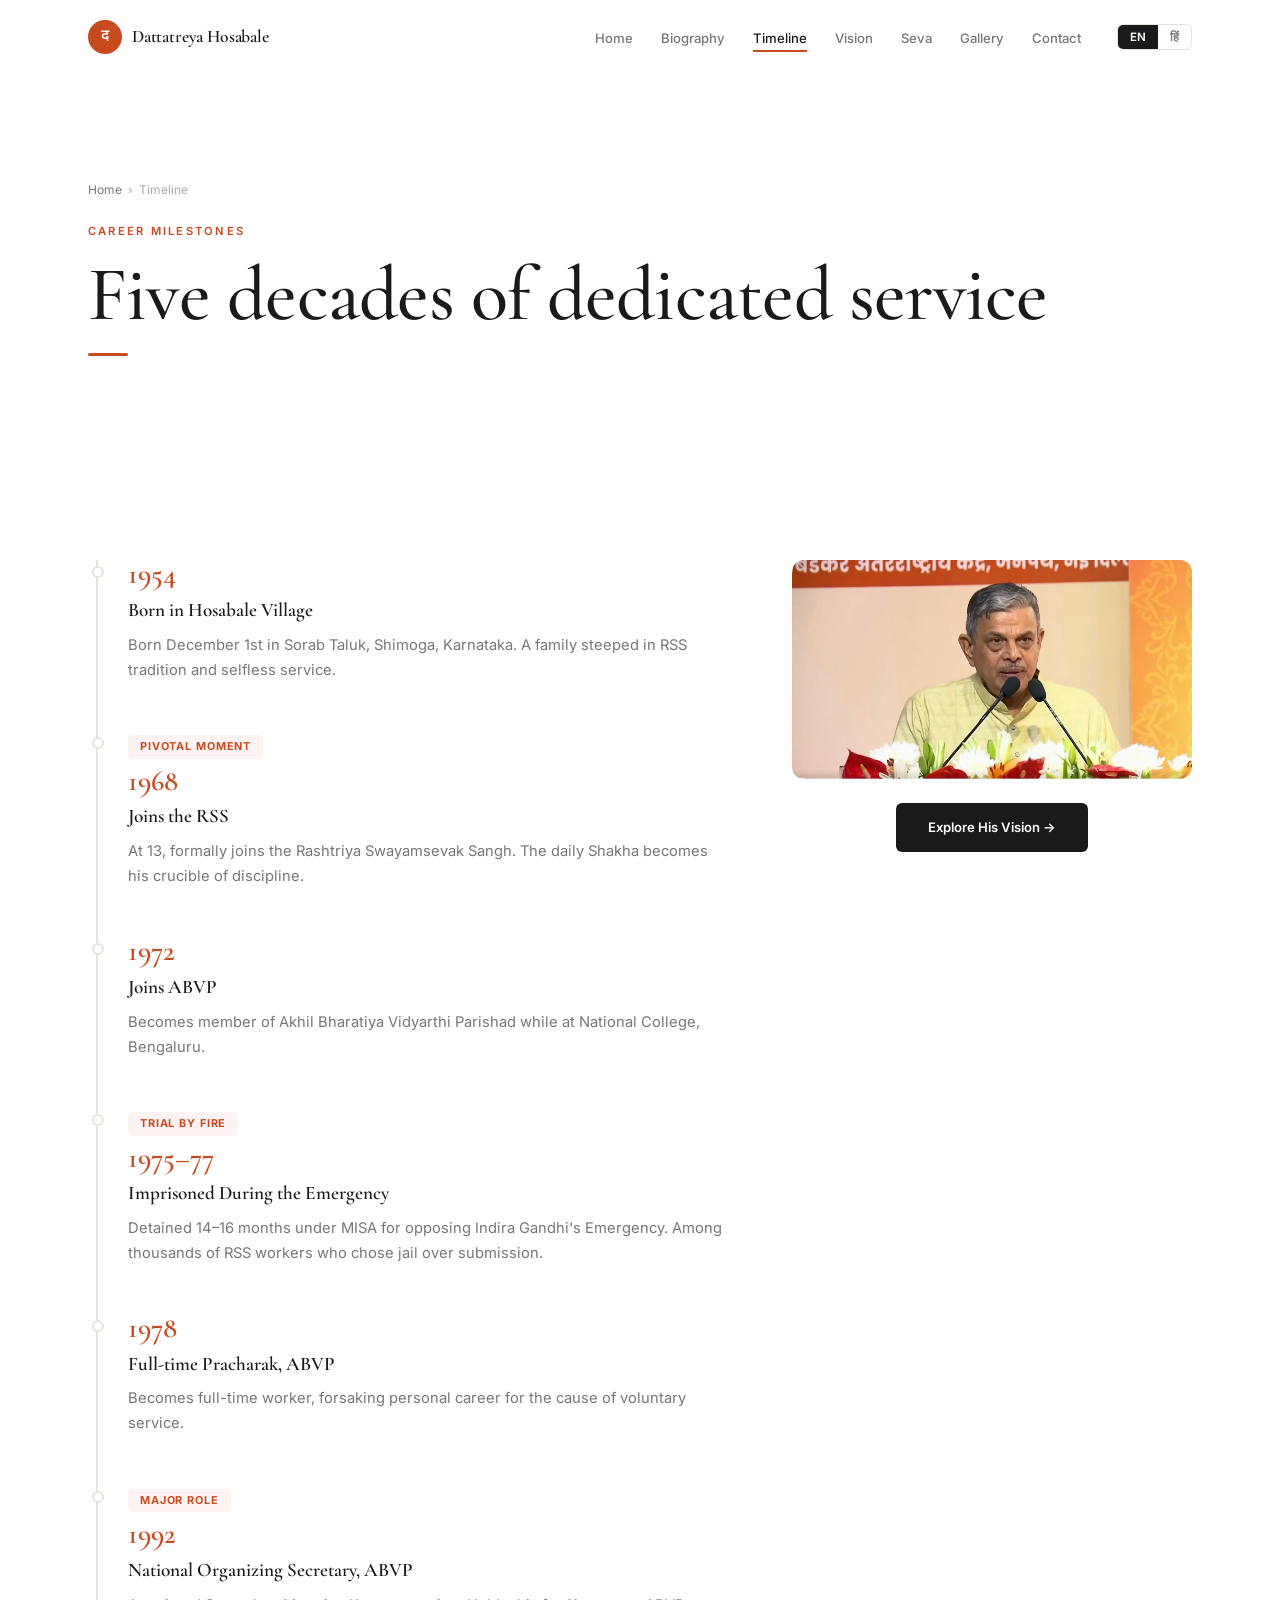
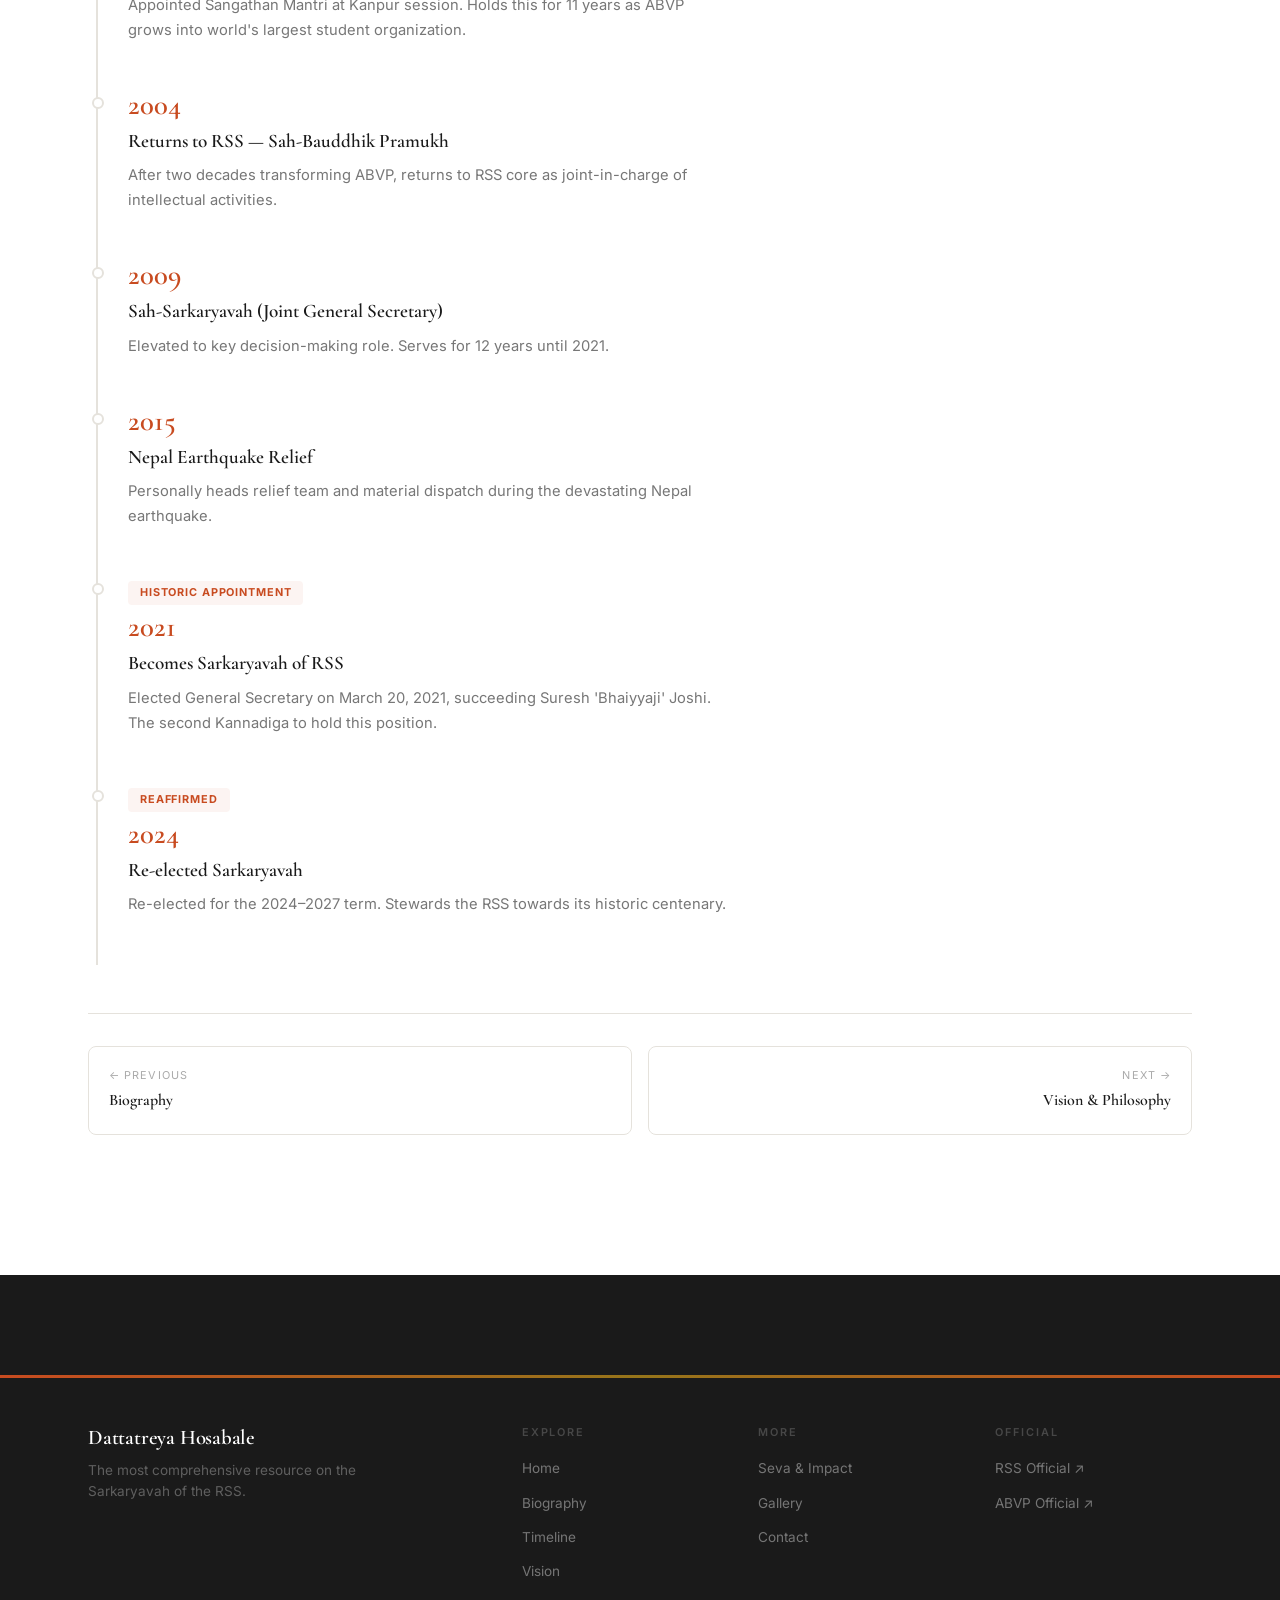
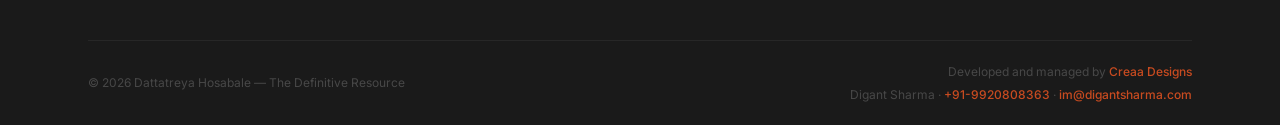
==== timeline.html @ b3f403dd "Initial commit" ====
<!DOCTYPE html>
<html lang="en">

<head>
    <meta charset="UTF-8">
    <meta name="viewport" content="width=device-width, initial-scale=1.0">
    <title>Timeline — Dattatreya Hosabale | Five Decades of Service</title>
    <meta name="description" content="Career timeline of Dattatreya Hosabale — every milestone from 1954 to 2024.">
    <link rel="stylesheet" href="styles.css">
</head>

<body>
    <nav class="nav" id="nav">
        <div class="container nav-inner"><a href="index.html" class="nav-logo">
                <div class="nav-logo-mark">द</div>
                <div class="nav-logo-name">Dattatreya Hosabale</div>
            </a>
            <ul class="nav-links" id="nav-links">
                <li><a href="index.html">Home</a></li>
                <li><a href="biography.html">Biography</a></li>
                <li><a href="timeline.html">Timeline</a></li>
                <li><a href="vision.html">Vision</a></li>
                <li><a href="seva.html">Seva</a></li>
                <li><a href="gallery.html">Gallery</a></li>
                <li><a href="contact.html">Contact</a></li>
                <li>
                    <div class="lang-switch"><button class="lang-btn active" data-lang="en">EN</button><button
                            class="lang-btn" data-lang="hi">हिं</button></div>
                </li>
            </ul><button class="nav-burger" id="nav-burger"
                aria-label="Menu"><span></span><span></span><span></span></button>
        </div>
    </nav>

    <section class="page-hero">
        <div class="container">
            <div class="breadcrumb reveal"><a href="index.html">Home</a><span>›</span><span data-en="Timeline"
                    data-hi="समयरेखा">Timeline</span></div>
            <p class="text-eyebrow reveal" data-en="Career Milestones" data-hi="करियर के मील के पत्थर">Career Milestones
            </p>
            <h1 class="reveal" style="margin-top: 12px;" data-en="Five decades of dedicated service"
                data-hi="पाँच दशकों की समर्पित सेवा">Five decades of dedicated service</h1>
            <div class="saffron-line reveal" style="margin-top: 16px;"></div>
        </div>
    </section>

    <section class="section">
        <div class="container">
            <div style="display: grid; grid-template-columns: 1fr 400px; gap: 60px; align-items: start;">
                <div class="timeline">
                    <div class="timeline-item reveal">
                        <div class="timeline-year">1954</div>
                        <div class="timeline-title" data-en="Born in Hosabale Village" data-hi="होसबाले गाँव में जन्म">
                            Born in Hosabale Village</div>
                        <div class="timeline-text"
                            data-en="Born December 1st in Sorab Taluk, Shimoga, Karnataka. A family steeped in RSS tradition and selfless service."
                            data-hi="1 दिसंबर को सोरब तालुक, शिमोगा, कर्नाटक में जन्म। RSS परंपरा और निःस्वार्थ सेवा से जुड़ा परिवार।">
                            Born December 1st in Sorab Taluk, Shimoga, Karnataka. A family steeped in RSS tradition and
                            selfless service.</div>
                    </div>

                    <div class="timeline-item reveal">
                        <div class="timeline-badge" data-en="Pivotal Moment" data-hi="निर्णायक क्षण">Pivotal Moment
                        </div>
                        <div class="timeline-year">1968</div>
                        <div class="timeline-title" data-en="Joins the RSS" data-hi="RSS में शामिल">Joins the RSS</div>
                        <div class="timeline-text"
                            data-en="At 13, formally joins the Rashtriya Swayamsevak Sangh. The daily Shakha becomes his crucible of discipline."
                            data-hi="13 वर्ष की आयु में राष्ट्रीय स्वयंसेवक संघ में शामिल। दैनिक शाखा अनुशासन की भट्टी बनी।">
                            At 13, formally joins the Rashtriya Swayamsevak Sangh. The daily Shakha becomes his crucible
                            of discipline.</div>
                    </div>

                    <div class="timeline-item reveal">
                        <div class="timeline-year">1972</div>
                        <div class="timeline-title" data-en="Joins ABVP" data-hi="ABVP में शामिल">Joins ABVP</div>
                        <div class="timeline-text"
                            data-en="Becomes member of Akhil Bharatiya Vidyarthi Parishad while at National College, Bengaluru."
                            data-hi="नेशनल कॉलेज, बेंगलुरु में रहते हुए अखिल भारतीय विद्यार्थी परिषद के सदस्य बने।">
                            Becomes member of Akhil Bharatiya Vidyarthi Parishad while at National College, Bengaluru.
                        </div>
                    </div>

                    <div class="timeline-item reveal">
                        <div class="timeline-badge" data-en="Trial by Fire" data-hi="अग्निपरीक्षा">Trial by Fire</div>
                        <div class="timeline-year">1975–77</div>
                        <div class="timeline-title" data-en="Imprisoned During the Emergency"
                            data-hi="आपातकाल में कारावास">Imprisoned During the Emergency</div>
                        <div class="timeline-text"
                            data-en="Detained 14–16 months under MISA for opposing Indira Gandhi's Emergency. Among thousands of RSS workers who chose jail over submission."
                            data-hi="इंदिरा गांधी के आपातकाल का विरोध करने के लिए MISA के तहत 14-16 महीने हिरासत। समर्पण पर जेल चुनने वाले हजारों कार्यकर्ताओं में से।">
                            Detained 14–16 months under MISA for opposing Indira Gandhi's Emergency. Among thousands of
                            RSS workers who chose jail over submission.</div>
                    </div>

                    <div class="timeline-item reveal">
                        <div class="timeline-year">1978</div>
                        <div class="timeline-title" data-en="Full-time Pracharak, ABVP"
                            data-hi="पूर्णकालिक प्रचारक, ABVP">Full-time Pracharak, ABVP</div>
                        <div class="timeline-text"
                            data-en="Becomes full-time worker, forsaking personal career for the cause of voluntary service."
                            data-hi="पूर्णकालिक कार्यकर्ता बने, स्वैच्छिक सेवा के लिए व्यक्तिगत करियर का त्याग।">Becomes
                            full-time worker, forsaking personal career for the cause of voluntary service.</div>
                    </div>

                    <div class="timeline-item reveal">
                        <div class="timeline-badge" data-en="Major Role" data-hi="प्रमुख पद">Major Role</div>
                        <div class="timeline-year">1992</div>
                        <div class="timeline-title" data-en="National Organizing Secretary, ABVP"
                            data-hi="राष्ट्रीय संगठन मंत्री, ABVP">National Organizing Secretary, ABVP</div>
                        <div class="timeline-text"
                            data-en="Appointed Sangathan Mantri at Kanpur session. Holds this for 11 years as ABVP grows into world's largest student organization."
                            data-hi="कानपुर सत्र में संगठन मंत्री नियुक्त। 11 वर्षों तक पद पर जब ABVP विश्व का सबसे बड़ा छात्र संगठन बना।">
                            Appointed Sangathan Mantri at Kanpur session. Holds this for 11 years as ABVP grows into
                            world's largest student organization.</div>
                    </div>

                    <div class="timeline-item reveal">
                        <div class="timeline-year">2004</div>
                        <div class="timeline-title" data-en="Returns to RSS — Sah-Bauddhik Pramukh"
                            data-hi="RSS में वापसी — सह बौद्धिक प्रमुख">Returns to RSS — Sah-Bauddhik Pramukh</div>
                        <div class="timeline-text"
                            data-en="After two decades transforming ABVP, returns to RSS core as joint-in-charge of intellectual activities."
                            data-hi="ABVP को बदलने के दो दशकों के बाद, बौद्धिक गतिविधियों के संयुक्त प्रभारी के रूप में RSS के मुख्य कार्य में लौटे।">
                            After two decades transforming ABVP, returns to RSS core as joint-in-charge of intellectual
                            activities.</div>
                    </div>

                    <div class="timeline-item reveal">
                        <div class="timeline-year">2009</div>
                        <div class="timeline-title" data-en="Sah-Sarkaryavah (Joint General Secretary)"
                            data-hi="सह सरकार्यवाह">Sah-Sarkaryavah (Joint General Secretary)</div>
                        <div class="timeline-text"
                            data-en="Elevated to key decision-making role. Serves for 12 years until 2021."
                            data-hi="प्रमुख निर्णयकर्ता पद पर पदोन्नत। 2021 तक 12 वर्षों तक सेवा।">Elevated to key
                            decision-making role. Serves for 12 years until 2021.</div>
                    </div>

                    <div class="timeline-item reveal">
                        <div class="timeline-year">2015</div>
                        <div class="timeline-title" data-en="Nepal Earthquake Relief" data-hi="नेपाल भूकंप राहत">Nepal
                            Earthquake Relief</div>
                        <div class="timeline-text"
                            data-en="Personally heads relief team and material dispatch during the devastating Nepal earthquake."
                            data-hi="विनाशकारी नेपाल भूकंप के दौरान व्यक्तिगत रूप से राहत दल का नेतृत्व।">Personally
                            heads relief team and material dispatch during the devastating Nepal earthquake.</div>
                    </div>

                    <div class="timeline-item reveal">
                        <div class="timeline-badge" data-en="Historic Appointment" data-hi="ऐतिहासिक नियुक्ति">Historic
                            Appointment</div>
                        <div class="timeline-year">2021</div>
                        <div class="timeline-title" data-en="Becomes Sarkaryavah of RSS"
                            data-hi="RSS के सरकार्यवाह बने">Becomes Sarkaryavah of RSS</div>
                        <div class="timeline-text"
                            data-en="Elected General Secretary on March 20, 2021, succeeding Suresh 'Bhaiyyaji' Joshi. The second Kannadiga to hold this position."
                            data-hi="20 मार्च 2021 को महासचिव चुने गए, सुरेश 'भैय्याजी' जोशी के उत्तराधिकारी। यह पद धारण करने वाले दूसरे कन्नड़ भाषी।">
                            Elected General Secretary on March 20, 2021, succeeding Suresh 'Bhaiyyaji' Joshi. The second
                            Kannadiga to hold this position.</div>
                    </div>

                    <div class="timeline-item reveal">
                        <div class="timeline-badge" data-en="Reaffirmed" data-hi="पुनर्पुष्ट">Reaffirmed</div>
                        <div class="timeline-year">2024</div>
                        <div class="timeline-title" data-en="Re-elected Sarkaryavah"
                            data-hi="सरकार्यवाह पुनर्निर्वाचित">Re-elected Sarkaryavah</div>
                        <div class="timeline-text"
                            data-en="Re-elected for the 2024–2027 term. Stewards the RSS towards its historic centenary."
                            data-hi="2024-2027 कार्यकाल के लिए पुनर्निर्वाचित। RSS को ऐतिहासिक शताब्दी की ओर ले जा रहे हैं।">
                            Re-elected for the 2024–2027 term. Stewards the RSS towards its historic centenary.</div>
                    </div>
                </div>

                <div style="position: sticky; top: 100px;" class="reveal">
                    <img src="images/portrait3.png" alt="Dattatreya Hosabale"
                        style="width: 100%; border-radius: var(--radius-md);">
                    <div style="margin-top: 24px; text-align: center;">
                        <a href="vision.html" class="btn btn-primary" data-en="Explore His Vision →"
                            data-hi="उनका दृष्टिकोण जानें →">Explore His Vision →</a>
                    </div>
                </div>
            </div>

            <div class="chapter-nav reveal">
                <a href="biography.html" class="chapter-link">
                    <div class="chapter-link-label">← Previous</div>
                    <div class="chapter-link-title">Biography</div>
                </a>
                <a href="vision.html" class="chapter-link" style="text-align: right;">
                    <div class="chapter-link-label">Next →</div>
                    <div class="chapter-link-title">Vision & Philosophy</div>
                </a>
            </div>
        </div>
    </section>

    <footer class="footer">
        <div class="container">
            <div class="footer-grid">
                <div class="footer-brand">
                    <h3>Dattatreya Hosabale</h3>
                    <p>The most comprehensive resource on the Sarkaryavah of the RSS.</p>
                </div>
                <div class="footer-col">
                    <h4>Explore</h4>
                    <ul>
                        <li><a href="index.html">Home</a></li>
                        <li><a href="biography.html">Biography</a></li>
                        <li><a href="timeline.html">Timeline</a></li>
                        <li><a href="vision.html">Vision</a></li>
                    </ul>
                </div>
                <div class="footer-col">
                    <h4>More</h4>
                    <ul>
                        <li><a href="seva.html">Seva & Impact</a></li>
                        <li><a href="gallery.html">Gallery</a></li>
                        <li><a href="contact.html">Contact</a></li>
                    </ul>
                </div>
                <div class="footer-col">
                    <h4>Official</h4>
                    <ul>
                        <li><a href="https://www.rss.org" target="_blank">RSS Official ↗</a></li>
                        <li><a href="https://www.abvp.org" target="_blank">ABVP Official ↗</a></li>
                    </ul>
                </div>
            </div>
            <div class="footer-bottom">
                <p>© 2026 Dattatreya Hosabale — The Definitive Resource</p>
                <div class="footer-credits">
                    <p>Developed and managed by <a href="https://creaadesigns.com" target="_blank">Creaa Designs</a></p>
                    <p>Digant Sharma · <a href="tel:+919920808363">+91-9920808363</a> · <a
                            href="mailto:im@digantsharma.com">im@digantsharma.com</a></p>
                </div>
            </div>
        </div>
    </footer>
    <script src="main.js"></script>
</body>

</html>
---- styles.css ----
/* ========================================================================
   DATTATREYA HOSABALE — Dignified & Authoritative Design System
   Clean, editorial, stately — befitting a national leader.
   ======================================================================== */

@import url('https://fonts.googleapis.com/css2?family=Cormorant+Garamond:ital,wght@0,400;0,500;0,600;0,700;1,400;1,500&family=Inter:wght@300;400;500;600;700&family=Noto+Sans+Devanagari:wght@400;500;600;700&display=swap');

/* ── Tokens ── */
:root {
  --white: #FFFFFF;
  --off-white: #FAFAF8;
  --cream: #F4F2EE;
  --saffron: #C84B20;
  --saffron-hover: #A83D18;
  --saffron-subtle: rgba(200, 75, 32, 0.06);
  --gold: #96751A;
  --charcoal: #1A1A1A;
  --ink: #222222;
  --body-text: #444444;
  --muted: #777777;
  --faint: #AAAAAA;
  --border: #E5E2DC;
  --border-light: #EDEAE4;

  --font-heading: 'Cormorant Garamond', 'Georgia', serif;
  --font-body: 'Inter', system-ui, -apple-system, sans-serif;
  --font-hindi: 'Noto Sans Devanagari', sans-serif;

  --ease: cubic-bezier(0.25, 0.46, 0.45, 0.94);
  --ease-out: cubic-bezier(0.16, 1, 0.3, 1);

  --space-xs: 8px;
  --space-sm: 16px;
  --space-md: 32px;
  --space-lg: 64px;
  --space-xl: 100px;
  --space-2xl: 140px;

  --radius: 8px;
  --radius-md: 12px;
  --radius-lg: 16px;
}

/* ── Reset ── */
*,
*::before,
*::after {
  margin: 0;
  padding: 0;
  box-sizing: border-box;
}

html {
  font-size: 16px;
  scroll-behavior: smooth;
  -webkit-font-smoothing: antialiased;
  -moz-osx-font-smoothing: grayscale;
}

body {
  font-family: var(--font-body);
  color: var(--body-text);
  background: var(--white);
  line-height: 1.65;
  overflow-x: hidden;
}

img {
  max-width: 100%;
  height: auto;
  display: block;
}

a {
  color: inherit;
  text-decoration: none;
}

::selection {
  background: var(--saffron);
  color: var(--white);
}

/* ── Typography ── */
h1,
h2,
h3,
h4,
h5 {
  font-family: var(--font-heading);
  color: var(--charcoal);
  font-weight: 500;
  line-height: 1.15;
  letter-spacing: -0.01em;
}

h1 {
  font-size: clamp(2.8rem, 6vw, 5rem);
  line-height: 1.08;
}

h2 {
  font-size: clamp(2rem, 4vw, 3.2rem);
}

h3 {
  font-size: clamp(1.5rem, 2.5vw, 2rem);
}

h4 {
  font-size: clamp(1.15rem, 1.5vw, 1.4rem);
}

p {
  font-size: 1rem;
  color: var(--body-text);
  line-height: 1.75;
  max-width: 62ch;
}

.text-eyebrow {
  font-family: var(--font-body);
  font-size: 0.7rem;
  font-weight: 600;
  letter-spacing: 0.2em;
  text-transform: uppercase;
  color: var(--saffron);
  display: inline-block;
}

.text-saffron {
  color: var(--saffron);
}

.text-hindi {
  font-family: var(--font-hindi);
}

/* ── Layout ── */
.container {
  max-width: 1200px;
  margin: 0 auto;
  padding: 0 clamp(20px, 4vw, 48px);
}

.section {
  padding: var(--space-2xl) 0;
  position: relative;
}

.section-alt {
  background: var(--off-white);
}

/* ── Navigation ── */
.nav {
  position: fixed;
  top: 0;
  left: 0;
  right: 0;
  z-index: 100;
  padding: 20px 0;
  transition: all 0.4s var(--ease);
  background: rgba(255, 255, 255, 0.95);
  backdrop-filter: blur(12px);
  -webkit-backdrop-filter: blur(12px);
  border-bottom: 1px solid transparent;
}

.nav.scrolled {
  padding: 12px 0;
  border-bottom-color: var(--border-light);
}

.nav-inner {
  display: flex;
  align-items: center;
  justify-content: space-between;
}

.nav-logo {
  display: flex;
  align-items: center;
  gap: 10px;
}

.nav-logo-mark {
  width: 34px;
  height: 34px;
  border-radius: 50%;
  background: var(--saffron);
  display: flex;
  align-items: center;
  justify-content: center;
  color: white;
  font-family: var(--font-hindi);
  font-size: 0.95rem;
  font-weight: 600;
  line-height: 1;
}

.nav-logo-name {
  font-family: var(--font-heading);
  font-size: 1.1rem;
  font-weight: 600;
  color: var(--charcoal);
  letter-spacing: -0.01em;
}

.nav-links {
  display: flex;
  align-items: center;
  gap: 28px;
  list-style: none;
}

.nav-links a {
  font-size: 0.82rem;
  font-weight: 500;
  color: var(--muted);
  transition: color 0.3s;
  position: relative;
}

.nav-links a:hover,
.nav-links a.active {
  color: var(--charcoal);
}

.nav-links a.active::after {
  content: '';
  position: absolute;
  bottom: -6px;
  left: 0;
  right: 0;
  height: 2px;
  background: var(--saffron);
}

/* Language Switcher */
.lang-switch {
  display: flex;
  align-items: center;
  border: 1px solid var(--border);
  border-radius: 6px;
  overflow: hidden;
  margin-left: 8px;
}

.lang-btn {
  padding: 5px 12px;
  font-size: 0.72rem;
  font-weight: 600;
  background: transparent;
  border: none;
  color: var(--muted);
  cursor: pointer;
  transition: all 0.3s;
  font-family: var(--font-body);
}

.lang-btn.active {
  background: var(--charcoal);
  color: var(--white);
}

/* Hamburger */
.nav-burger {
  display: none;
  width: 28px;
  height: 20px;
  flex-direction: column;
  justify-content: space-between;
  cursor: pointer;
  background: none;
  border: none;
  padding: 0;
}

.nav-burger span {
  display: block;
  width: 100%;
  height: 2px;
  background: var(--charcoal);
  transition: all 0.3s var(--ease);
  transform-origin: center;
}

.nav-burger.open span:nth-child(1) {
  transform: translateY(9px) rotate(45deg);
}

.nav-burger.open span:nth-child(2) {
  opacity: 0;
}

.nav-burger.open span:nth-child(3) {
  transform: translateY(-9px) rotate(-45deg);
}

/* ── Hero ── */
.hero {
  min-height: 100vh;
  min-height: 100dvh;
  display: flex;
  align-items: flex-end;
  padding: 0 0 var(--space-xl);
  position: relative;
  overflow: hidden;
}

.hero-bg {
  position: absolute;
  inset: 0;
  z-index: 0;
}

.hero-bg img {
  width: 100%;
  height: 100%;
  object-fit: cover;
  object-position: top center;
}

.hero-bg-overlay {
  position: absolute;
  inset: 0;
  background: linear-gradient(to top,
      rgba(255, 255, 255, 1) 0%,
      rgba(255, 255, 255, 0.9) 20%,
      rgba(255, 255, 255, 0.5) 50%,
      rgba(255, 255, 255, 0.2) 80%,
      rgba(255, 255, 255, 0.4) 100%);
}

.hero-content {
  position: relative;
  z-index: 2;
  width: 100%;
}

.hero-designation {
  display: inline-flex;
  align-items: center;
  gap: 8px;
  margin-bottom: var(--space-md);
  background: rgba(255, 255, 255, 0.85);
  backdrop-filter: blur(8px);
  -webkit-backdrop-filter: blur(8px);
  padding: 8px 18px 8px 12px;
  border-radius: 40px;
}

.hero-designation .line {
  width: 32px;
  height: 2px;
  background: var(--saffron);
}

.hero-designation span {
  font-size: 0.72rem;
  font-weight: 600;
  letter-spacing: 0.2em;
  text-transform: uppercase;
  color: var(--saffron);
}

.hero-title {
  margin-bottom: 20px;
}

.hero-subtitle {
  font-size: 1.05rem;
  color: var(--muted);
  max-width: 480px;
  margin-bottom: var(--space-lg);
}

.hero-ctas {
  display: flex;
  gap: 16px;
  align-items: center;
}

.hero-scroll {
  position: absolute;
  bottom: 40px;
  right: clamp(20px, 4vw, 48px);
  display: flex;
  flex-direction: column;
  align-items: center;
  gap: 8px;
  z-index: 2;
}

.hero-scroll span {
  font-size: 0.6rem;
  font-weight: 600;
  letter-spacing: 0.2em;
  text-transform: uppercase;
  color: var(--faint);
}

.hero-scroll-line {
  width: 1px;
  height: 48px;
  background: var(--border);
  position: relative;
  overflow: hidden;
}

.hero-scroll-line::after {
  content: '';
  position: absolute;
  top: -100%;
  width: 100%;
  height: 100%;
  background: var(--saffron);
  animation: scrollDown 2s ease-in-out infinite;
}

@keyframes scrollDown {
  0% {
    top: -100%;
  }

  50% {
    top: 100%;
  }

  100% {
    top: 100%;
  }
}

/* ── Buttons ── */
.btn {
  display: inline-flex;
  align-items: center;
  gap: 8px;
  padding: 14px 32px;
  font-family: var(--font-body);
  font-size: 0.82rem;
  font-weight: 600;
  border-radius: 6px;
  border: none;
  cursor: pointer;
  transition: all 0.3s var(--ease);
}

.btn-primary {
  background: var(--charcoal);
  color: var(--white);
}

.btn-primary:hover {
  background: var(--saffron);
}

.btn-outline {
  background: transparent;
  color: var(--charcoal);
  border: 1.5px solid var(--border);
}

.btn-outline:hover {
  border-color: var(--charcoal);
}

.btn-text {
  display: inline-flex;
  align-items: center;
  gap: 6px;
  font-size: 0.88rem;
  font-weight: 600;
  color: var(--charcoal);
  transition: color 0.3s, gap 0.3s;
}

.btn-text:hover {
  color: var(--saffron);
  gap: 12px;
}

/* ── Divider ── */
.saffron-line {
  width: 40px;
  height: 3px;
  background: var(--saffron);
  border-radius: 2px;
}

/* ── Stats Row ── */
.stats-row {
  display: grid;
  grid-template-columns: repeat(4, 1fr);
  border: 1px solid var(--border);
  border-radius: var(--radius-md);
  overflow: hidden;
}

.stat {
  padding: var(--space-lg) var(--space-md);
  text-align: center;
  border-right: 1px solid var(--border);
  transition: background 0.3s;
}

.stat:last-child {
  border-right: none;
}

.stat:hover {
  background: var(--off-white);
}

.stat-number {
  font-family: var(--font-heading);
  font-size: clamp(2.2rem, 3.5vw, 3.2rem);
  font-weight: 600;
  color: var(--charcoal);
  line-height: 1;
  margin-bottom: 6px;
}

.stat-label {
  font-size: 0.72rem;
  font-weight: 500;
  color: var(--muted);
  text-transform: uppercase;
  letter-spacing: 0.1em;
}

/* ── Feature Grid ── */
.feature-grid {
  display: grid;
  grid-template-columns: repeat(3, 1fr);
  gap: 20px;
}

.feature-card {
  border: 1px solid var(--border);
  border-radius: var(--radius-md);
  overflow: hidden;
  transition: border-color 0.4s, box-shadow 0.4s;
  display: flex;
  flex-direction: column;
}

.feature-card:hover {
  border-color: var(--saffron);
  box-shadow: 0 8px 32px rgba(0, 0, 0, 0.06);
}

.feature-card-img {
  height: 220px;
  overflow: hidden;
}

.feature-card-img img {
  width: 100%;
  height: 100%;
  object-fit: cover;
  transition: transform 0.8s var(--ease);
}

.feature-card:hover .feature-card-img img {
  transform: scale(1.04);
}

.feature-card-body {
  padding: 28px;
  flex: 1;
  display: flex;
  flex-direction: column;
}

.feature-card-body h4 {
  margin: 8px 0 10px;
}

.feature-card-body p {
  font-size: 0.9rem;
  color: var(--muted);
  flex: 1;
}

.feature-card-body .btn-text {
  margin-top: 20px;
}

/* ── Large Feature (Full-width) ── */
.feature-full {
  display: grid;
  grid-template-columns: 1fr 1fr;
  gap: 60px;
  align-items: center;
  border: 1px solid var(--border);
  border-radius: var(--radius-md);
  overflow: hidden;
}

.feature-full img {
  width: 100%;
  height: 100%;
  object-fit: cover;
  min-height: 360px;
}

.feature-full-body {
  padding: 48px 48px 48px 0;
}

/* ── Quote Block ── */
.quote-section {
  padding: var(--space-xl) 0;
  text-align: center;
}

.quote-section blockquote {
  font-family: var(--font-heading);
  font-style: italic;
  font-size: clamp(1.5rem, 2.8vw, 2.4rem);
  line-height: 1.35;
  color: var(--charcoal);
  max-width: 750px;
  margin: 0 auto;
  position: relative;
}

.quote-section blockquote::before {
  content: open-quote;
  font-size: 5rem;
  position: absolute;
  top: -30px;
  left: -10px;
  color: var(--saffron);
  opacity: 0.15;
  font-family: var(--font-heading);
  line-height: 1;
}

.quote-section cite {
  display: block;
  margin-top: 20px;
  font-family: var(--font-body);
  font-style: normal;
  font-size: 0.82rem;
  font-weight: 500;
  color: var(--saffron);
}

/* ── Marquee ── */
.marquee-strip {
  overflow: hidden;
  padding: 20px 0;
  border-top: 1px solid var(--border);
  border-bottom: 1px solid var(--border);
  background: var(--off-white);
}

.marquee-track {
  display: flex;
  gap: 48px;
  animation: marqueeFlow 50s linear infinite;
  white-space: nowrap;
}

.marquee-item {
  font-family: var(--font-heading);
  font-style: italic;
  font-size: 0.95rem;
  color: var(--muted);
  flex-shrink: 0;
  display: flex;
  align-items: center;
  gap: 48px;
}

.marquee-item .sep {
  width: 4px;
  height: 4px;
  background: var(--saffron);
  border-radius: 50%;
  flex-shrink: 0;
}

@keyframes marqueeFlow {
  0% {
    transform: translateX(0);
  }

  100% {
    transform: translateX(-50%);
  }
}

/* ── Page Hero (inner pages) ── */
.page-hero {
  padding: 180px 0 var(--space-lg);
  position: relative;
}

.breadcrumb {
  display: flex;
  align-items: center;
  gap: 6px;
  margin-bottom: var(--space-sm);
  font-size: 0.75rem;
  color: var(--faint);
}

.breadcrumb a {
  color: var(--muted);
  transition: color 0.3s;
}

.breadcrumb a:hover {
  color: var(--saffron);
}

/* ── Timeline ── */
.timeline {
  position: relative;
  padding-left: 40px;
}

.timeline::before {
  content: '';
  position: absolute;
  left: 8px;
  top: 0;
  bottom: 0;
  width: 2px;
  background: var(--border);
}

.timeline-item {
  position: relative;
  margin-bottom: 48px;
}

.timeline-item::before {
  content: '';
  position: absolute;
  left: -36px;
  top: 6px;
  width: 12px;
  height: 12px;
  border-radius: 50%;
  background: var(--white);
  border: 2px solid var(--border);
  transition: border-color 0.3s, background 0.3s;
  z-index: 1;
}

.timeline-item:hover::before {
  border-color: var(--saffron);
  background: var(--saffron);
}

.timeline-year {
  font-family: var(--font-heading);
  font-size: 1.8rem;
  font-weight: 600;
  color: var(--saffron);
  line-height: 1;
  margin-bottom: 6px;
}

.timeline-title {
  font-family: var(--font-heading);
  font-size: 1.2rem;
  font-weight: 600;
  color: var(--charcoal);
  margin-bottom: 6px;
}

.timeline-text {
  font-size: 0.92rem;
  color: var(--muted);
  line-height: 1.7;
  max-width: 600px;
}

.timeline-badge {
  display: inline-block;
  padding: 3px 12px;
  background: var(--saffron-subtle);
  color: var(--saffron);
  font-size: 0.68rem;
  font-weight: 700;
  letter-spacing: 0.08em;
  text-transform: uppercase;
  border-radius: 4px;
  margin-bottom: 8px;
}

/* ── Info Card (sidebar) ── */
.info-card {
  border: 1px solid var(--border);
  border-radius: var(--radius-md);
  overflow: hidden;
}

.info-card-row {
  display: flex;
  justify-content: space-between;
  align-items: center;
  padding: 14px 20px;
  border-bottom: 1px solid var(--border-light);
  font-size: 0.88rem;
}

.info-card-row:last-child {
  border-bottom: none;
}

.info-card-label {
  color: var(--muted);
}

.info-card-value {
  color: var(--charcoal);
  font-weight: 600;
  text-align: right;
}

/* ── Gallery ── */
.gallery-grid {
  display: grid;
  grid-template-columns: repeat(3, 1fr);
  gap: 16px;
}

.gallery-item {
  border-radius: var(--radius-md);
  overflow: hidden;
  position: relative;
  cursor: pointer;
  aspect-ratio: 4/3;
}

.gallery-item img {
  width: 100%;
  height: 100%;
  object-fit: cover;
  transition: transform 0.6s var(--ease);
}

.gallery-item:hover img {
  transform: scale(1.04);
}

.gallery-item-overlay {
  position: absolute;
  inset: 0;
  background: linear-gradient(to top, rgba(0, 0, 0, 0.4) 0%, transparent 50%);
  display: flex;
  align-items: flex-end;
  padding: 20px;
  opacity: 0;
  transition: opacity 0.3s;
}

.gallery-item:hover .gallery-item-overlay {
  opacity: 1;
}

.gallery-item-caption {
  font-size: 0.82rem;
  color: white;
  font-weight: 500;
}

.gallery-filters {
  display: flex;
  gap: 8px;
  flex-wrap: wrap;
  margin-bottom: var(--space-lg);
}

.filter-btn {
  padding: 8px 18px;
  font-family: var(--font-body);
  font-size: 0.75rem;
  font-weight: 600;
  border: 1px solid var(--border);
  border-radius: 6px;
  background: transparent;
  color: var(--muted);
  cursor: pointer;
  transition: all 0.3s;
}

.filter-btn.active,
.filter-btn:hover {
  border-color: var(--charcoal);
  color: var(--charcoal);
  background: var(--off-white);
}

/* ── Lightbox ── */
.lightbox {
  position: fixed;
  inset: 0;
  background: rgba(0, 0, 0, 0.92);
  z-index: 10000;
  display: none;
  align-items: center;
  justify-content: center;
}

.lightbox.active {
  display: flex;
}

.lightbox img {
  max-width: 85vw;
  max-height: 85vh;
  border-radius: var(--radius);
}

.lightbox-close,
.lightbox-nav {
  position: absolute;
  background: rgba(255, 255, 255, 0.08);
  border: none;
  border-radius: 50%;
  color: white;
  cursor: pointer;
  display: flex;
  align-items: center;
  justify-content: center;
  transition: background 0.3s;
}

.lightbox-close {
  top: 24px;
  right: 24px;
  width: 48px;
  height: 48px;
  font-size: 1.3rem;
}

.lightbox-nav {
  top: 50%;
  transform: translateY(-50%);
  width: 48px;
  height: 48px;
  font-size: 1.2rem;
}

.lightbox-prev {
  left: 24px;
}

.lightbox-next {
  right: 24px;
}

.lightbox-close:hover,
.lightbox-nav:hover {
  background: rgba(255, 255, 255, 0.15);
}

.lightbox-caption {
  position: absolute;
  bottom: 28px;
  left: 50%;
  transform: translateX(-50%);
  color: rgba(255, 255, 255, 0.5);
  font-size: 0.85rem;
}

/* ── Pull Quote ── */
.pull-quote {
  border-left: 3px solid var(--saffron);
  padding: 20px 24px;
  margin: 40px 0;
  background: var(--saffron-subtle);
  border-radius: 0 var(--radius) var(--radius) 0;
}

.pull-quote p {
  font-family: var(--font-heading);
  font-style: italic;
  font-size: 1.15rem;
  color: var(--charcoal);
  line-height: 1.5;
  max-width: none;
  margin: 0;
}

/* ── Footer ── */
.footer {
  background: var(--charcoal);
  color: rgba(255, 255, 255, 0.4);
  padding: var(--space-xl) 0 0;
}

.footer::before {
  content: '';
  display: block;
  height: 3px;
  background: linear-gradient(90deg, var(--saffron), var(--gold), var(--saffron));
}

.footer-grid {
  display: grid;
  grid-template-columns: 2fr 1fr 1fr 1fr;
  gap: 40px;
  padding: 48px 0;
  border-bottom: 1px solid rgba(255, 255, 255, 0.06);
}

.footer-brand h3 {
  font-family: var(--font-heading);
  font-size: 1.3rem;
  font-weight: 600;
  color: var(--white);
  margin-bottom: 10px;
}

.footer-brand p {
  font-size: 0.85rem;
  max-width: 300px;
  line-height: 1.6;
  color: rgba(255, 255, 255, 0.3);
}

.footer-col h4 {
  font-family: var(--font-body);
  font-size: 0.68rem;
  font-weight: 600;
  letter-spacing: 0.18em;
  text-transform: uppercase;
  color: rgba(255, 255, 255, 0.2);
  margin-bottom: 16px;
}

.footer-col ul {
  list-style: none;
}

.footer-col li {
  margin-bottom: 8px;
}

.footer-col a {
  font-size: 0.85rem;
  color: rgba(255, 255, 255, 0.4);
  transition: color 0.3s;
}

.footer-col a:hover {
  color: var(--saffron);
}

.footer-bottom {
  padding: 20px 0;
  display: flex;
  justify-content: space-between;
  align-items: center;
  flex-wrap: wrap;
  gap: 12px;
}

.footer-bottom p {
  font-size: 0.75rem;
  color: rgba(255, 255, 255, 0.2);
}

.footer-bottom a {
  color: var(--saffron);
  font-weight: 500;
}

.footer-credits {
  display: flex;
  flex-direction: column;
  gap: 2px;
  text-align: right;
}

/* ── Scroll Reveal ── */
.reveal {
  opacity: 0;
  transform: translateY(30px);
  transition: opacity 0.8s var(--ease-out), transform 0.8s var(--ease-out);
}

.reveal.visible {
  opacity: 1;
  transform: translateY(0);
}

.reveal-delay-1 {
  transition-delay: 0.1s;
}

.reveal-delay-2 {
  transition-delay: 0.2s;
}

.reveal-delay-3 {
  transition-delay: 0.3s;
}

/* ── Panch Parivartan ── */
.panch-item {
  display: grid;
  grid-template-columns: 80px 1fr;
  gap: 32px;
  padding: 40px 0;
  border-bottom: 1px solid var(--border-light);
  align-items: start;
}

.panch-item:last-child {
  border-bottom: none;
}

.panch-num {
  font-family: var(--font-heading);
  font-size: 2.8rem;
  font-weight: 600;
  color: var(--saffron);
  opacity: 0.2;
  line-height: 1;
}

.panch-title {
  font-family: var(--font-heading);
  font-size: 1.4rem;
  font-weight: 600;
  color: var(--charcoal);
  margin-bottom: 4px;
}

.panch-sanskrit {
  font-family: var(--font-hindi);
  font-size: 0.85rem;
  color: var(--saffron);
  margin-bottom: 10px;
}

/* ── Impact Cards ── */
.impact-grid {
  display: grid;
  grid-template-columns: repeat(3, 1fr);
  gap: 20px;
}

.impact-card {
  padding: 36px 28px;
  border: 1px solid var(--border);
  border-radius: var(--radius-md);
  transition: border-color 0.4s, box-shadow 0.4s;
}

.impact-card:hover {
  border-color: var(--saffron);
  box-shadow: 0 8px 24px rgba(0, 0, 0, 0.04);
}

.impact-card-icon {
  font-size: 1.6rem;
  margin-bottom: 16px;
  color: var(--saffron);
}

.impact-card h4 {
  margin-bottom: 8px;
}

.impact-card p {
  font-size: 0.9rem;
  color: var(--muted);
}

/* ── Centenary Card ── */
.centenary-card {
  background: var(--charcoal);
  border-radius: var(--radius-lg);
  padding: clamp(36px, 5vw, 60px);
  position: relative;
  overflow: hidden;
}

.centenary-card h2 {
  color: var(--white);
}

.centenary-card p {
  color: rgba(255, 255, 255, 0.35);
}

.centenary-goals {
  display: grid;
  grid-template-columns: repeat(3, 1fr);
  gap: 16px;
  margin-top: 32px;
}

.centenary-goal {
  padding: 20px;
  background: rgba(255, 255, 255, 0.04);
  border: 1px solid rgba(255, 255, 255, 0.07);
  border-radius: var(--radius);
}

.centenary-goal h4 {
  color: var(--saffron);
  font-size: 0.95rem;
  margin-bottom: 6px;
}

.centenary-goal p {
  font-size: 0.82rem;
  color: rgba(255, 255, 255, 0.3);
}

/* ── About Page ── */
.about-grid {
  display: grid;
  grid-template-columns: 1.2fr 1fr;
  gap: 60px;
  align-items: start;
}

.credits-card {
  padding: 32px;
  border: 1px solid var(--border);
  border-radius: var(--radius-md);
  background: var(--off-white);
}

.credit-row {
  display: flex;
  justify-content: space-between;
  align-items: center;
  padding: 14px 0;
  border-bottom: 1px solid var(--border-light);
  font-size: 0.88rem;
}

.credit-row:last-child {
  border-bottom: none;
}

.credit-label {
  color: var(--muted);
}

.credit-value {
  color: var(--charcoal);
  font-weight: 600;
  text-align: right;
}

.credit-value a {
  color: var(--saffron);
}

.about-links-grid {
  display: grid;
  grid-template-columns: 1fr 1fr;
  gap: 12px;
  margin-top: 32px;
}

.about-link-card {
  padding: 20px;
  border: 1px solid var(--border);
  border-radius: var(--radius);
  transition: border-color 0.3s;
  display: block;
}

.about-link-card:hover {
  border-color: var(--saffron);
}

.disclaimer-box {
  padding: 24px;
  background: var(--saffron-subtle);
  border-radius: var(--radius);
  border-left: 3px solid var(--saffron);
  margin-top: 32px;
}

.disclaimer-box p {
  font-size: 0.85rem;
  color: var(--muted);
  max-width: none;
}

/* ── Chapter Navigation ── */
.chapter-nav {
  display: flex;
  gap: 16px;
  margin-top: 48px;
  padding-top: 32px;
  border-top: 1px solid var(--border);
}

.chapter-link {
  flex: 1;
  padding: 20px;
  border: 1px solid var(--border);
  border-radius: var(--radius);
  transition: border-color 0.3s, box-shadow 0.3s;
  display: block;
}

.chapter-link:hover {
  border-color: var(--saffron);
  box-shadow: 0 4px 16px rgba(0, 0, 0, 0.04);
}

.chapter-link-label {
  font-size: 0.68rem;
  color: var(--faint);
  text-transform: uppercase;
  letter-spacing: 0.1em;
}

.chapter-link-title {
  font-family: var(--font-heading);
  font-size: 1rem;
  font-weight: 600;
  color: var(--charcoal);
  margin-top: 2px;
}

/* ── Responsive ── */
@media (max-width: 1024px) {
  .feature-grid {
    grid-template-columns: 1fr 1fr;
  }

  .stats-row {
    grid-template-columns: repeat(2, 1fr);
  }

  .stat {
    border-bottom: 1px solid var(--border);
  }

  .impact-grid {
    grid-template-columns: 1fr 1fr;
  }

  .centenary-goals {
    grid-template-columns: 1fr 1fr;
  }

  .footer-grid {
    grid-template-columns: 1fr 1fr;
  }
}

@media (max-width: 768px) {
  .nav-links {
    display: none;
    position: fixed;
    inset: 0;
    background: rgba(255, 255, 255, 0.98);
    backdrop-filter: blur(12px);
    flex-direction: column;
    justify-content: center;
    align-items: center;
    gap: 20px;
    z-index: 99;
  }

  .nav-links.open {
    display: flex;
  }

  .nav-links a {
    font-size: 1.2rem;
    font-family: var(--font-heading);
    color: var(--charcoal);
  }

  .nav-burger {
    display: flex;
    z-index: 101;
  }

  .lang-switch {
    display: none;
  }

  .hero {
    min-height: 85vh;
    padding-bottom: var(--space-lg);
  }

  .hero-scroll {
    display: none;
  }

  .feature-grid {
    grid-template-columns: 1fr;
  }

  .feature-full {
    grid-template-columns: 1fr;
  }

  .feature-full-body {
    padding: 28px;
  }

  .stats-row {
    grid-template-columns: 1fr 1fr;
  }

  .gallery-grid {
    grid-template-columns: 1fr 1fr;
  }

  .impact-grid {
    grid-template-columns: 1fr;
  }

  .centenary-goals {
    grid-template-columns: 1fr;
  }

  .about-grid {
    grid-template-columns: 1fr;
    gap: 36px;
  }

  .about-links-grid {
    grid-template-columns: 1fr;
  }

  .chapter-nav {
    flex-direction: column;
  }

  .footer-grid {
    grid-template-columns: 1fr;
    gap: 28px;
  }

  .footer-bottom {
    flex-direction: column;
    text-align: center;
  }

  .footer-credits {
    text-align: center;
  }

  .page-hero {
    padding: 120px 0 var(--space-md);
  }
}

@media (max-width: 480px) {
  .stats-row {
    grid-template-columns: 1fr;
  }

  .stat {
    border-right: none;
  }

  .gallery-grid {
    grid-template-columns: 1fr;
  }

  .hero-ctas {
    flex-direction: column;
    align-items: flex-start;
  }
}
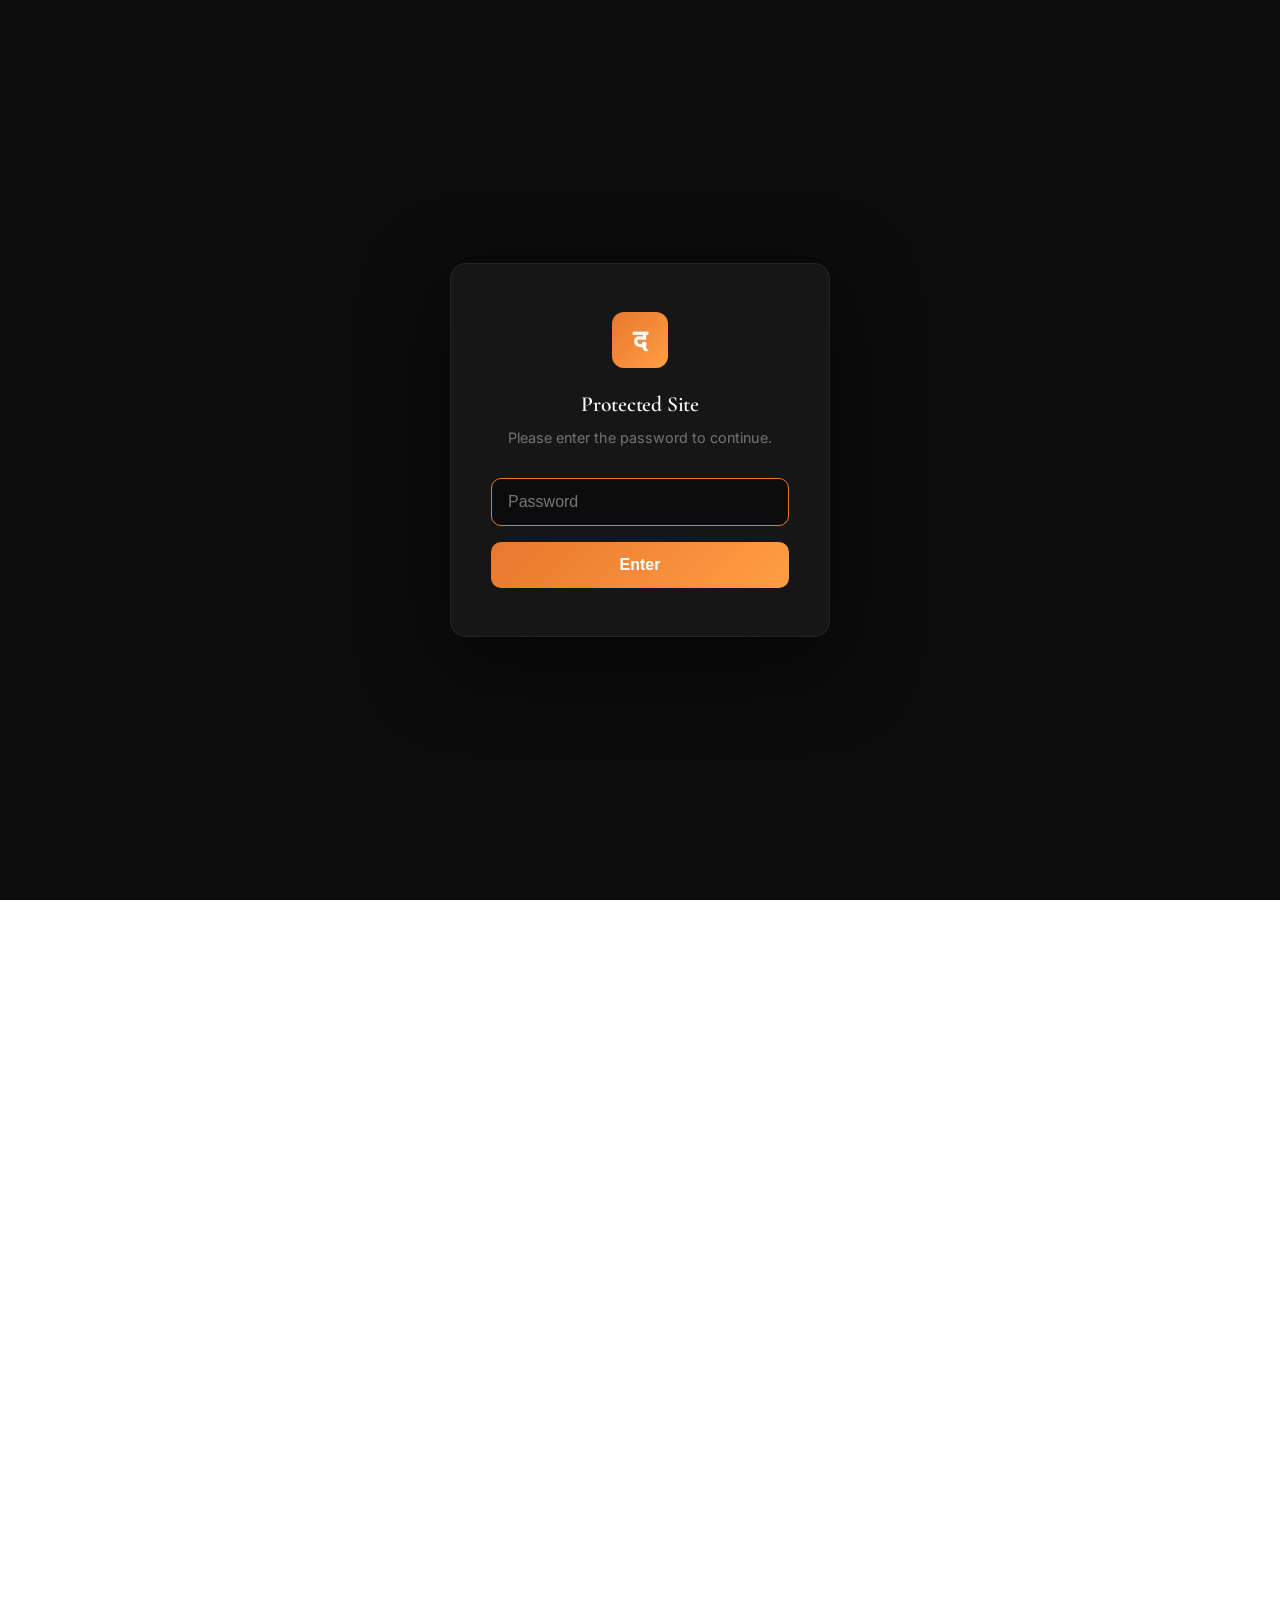
==== commit fb838671: "5th commit" ====
--- a/timeline.html
+++ b/timeline.html
@@ -46,7 +46,7 @@
 
     <section class="section">
         <div class="container">
-            <div style="display: grid; grid-template-columns: 1fr 400px; gap: 60px; align-items: start;">
+            <div class="timeline-layout">
                 <div class="timeline">
                     <div class="timeline-item reveal">
                         <div class="timeline-year">1954</div>
--- a/styles.css
+++ b/styles.css
@@ -301,6 +301,7 @@
 /* ── Hero ── */
 .hero {
   min-height: 100vh;
+  min-height: -webkit-fill-available;
   min-height: 100dvh;
   display: flex;
   align-items: flex-end;
@@ -311,7 +312,10 @@
 
 .hero-bg {
   position: absolute;
-  inset: 0;
+  top: 0;
+  left: 0;
+  right: 0;
+  bottom: 0;
   z-index: 0;
 }
 
@@ -324,7 +328,10 @@
 
 .hero-bg-overlay {
   position: absolute;
-  inset: 0;
+  top: 0;
+  left: 0;
+  right: 0;
+  bottom: 0;
   background: linear-gradient(to top,
       rgba(255, 255, 255, 1) 0%,
       rgba(255, 255, 255, 0.9) 20%,
@@ -371,9 +378,15 @@
 
 .hero-subtitle {
   font-size: 1.05rem;
-  color: var(--muted);
+  color: var(--body-text);
   max-width: 480px;
   margin-bottom: var(--space-lg);
+  background: rgba(255, 255, 255, 0.85);
+  backdrop-filter: blur(8px);
+  -webkit-backdrop-filter: blur(8px);
+  padding: 14px 20px;
+  border-radius: var(--radius);
+  border: 1px solid rgba(255, 255, 255, 0.5);
 }
 
 .hero-ctas {
@@ -720,6 +733,13 @@
 }
 
 /* ── Timeline ── */
+.timeline-layout {
+  display: grid;
+  grid-template-columns: 1fr 400px;
+  gap: 60px;
+  align-items: start;
+}
+
 .timeline {
   position: relative;
   padding-left: 40px;
@@ -1363,40 +1383,85 @@
 
 @media (max-width: 768px) {
   .nav-links {
+    position: fixed;
+    top: 0;
+    left: 0;
+    width: 100vw;
+    height: 100vh;
+    height: -webkit-fill-available;
+    background-color: #FFFFFF;
+    display: -webkit-flex !important;
+    display: flex !important;
+    -webkit-flex-direction: column;
+    flex-direction: column;
+    -webkit-justify-content: center;
+    justify-content: center;
+    -webkit-align-items: center;
+    align-items: center;
+    gap: 24px;
+    z-index: 99;
+    padding: 80px 40px;
+    overflow-y: auto;
+    -webkit-overflow-scrolling: touch;
+    visibility: hidden;
+    opacity: 0;
+    pointer-events: none;
+    -webkit-transition: opacity 0.3s ease, visibility 0.3s ease;
+    transition: opacity 0.3s ease, visibility 0.3s ease;
+  }
+
+  .nav-links.open {
+    visibility: visible;
+    opacity: 1;
+    pointer-events: auto;
+  }
+
+  .nav-links li {
+    list-style: none;
+  }
+
+  .nav-links a {
+    font-size: 1.5rem;
+    font-family: var(--font-heading);
+    font-weight: 500;
+    color: var(--charcoal);
+    transition: color 0.3s;
+    -webkit-tap-highlight-color: transparent;
+  }
+
+  .nav-links a:hover,
+  .nav-links a.active {
+    color: var(--saffron);
+  }
+
+  .nav-links a.active::after {
     display: none;
-    position: fixed;
-    inset: 0;
-    background: rgba(255, 255, 255, 0.98);
-    backdrop-filter: blur(12px);
-    flex-direction: column;
-    justify-content: center;
-    align-items: center;
-    gap: 20px;
-    z-index: 99;
-  }
-
-  .nav-links.open {
-    display: flex;
-  }
-
-  .nav-links a {
-    font-size: 1.2rem;
-    font-family: var(--font-heading);
-    color: var(--charcoal);
   }
 
   .nav-burger {
+    display: -webkit-flex;
     display: flex;
     z-index: 101;
+    -webkit-tap-highlight-color: transparent;
+  }
+
+  .nav-burger.open span {
+    background: var(--charcoal);
   }
 
   .lang-switch {
-    display: none;
+    margin-left: 0;
+    margin-top: 8px;
   }
 
   .hero {
-    min-height: 85vh;
+    min-height: 100vh;
+    min-height: -webkit-fill-available;
+    min-height: 100dvh;
+    padding-top: 120px;
     padding-bottom: var(--space-lg);
+    -webkit-align-items: flex-end;
+    align-items: flex-end;
   }
 
   .hero-scroll {
@@ -1424,7 +1489,20 @@
   }
 
   .impact-grid {
+    grid-template-columns: 1fr !important;
+  }
+
+  .timeline-layout {
     grid-template-columns: 1fr;
+    gap: 32px;
+  }
+
+  .timeline-layout>.reveal {
+    order: -1;
+  }
+
+  .timeline-layout>.reveal[style*="sticky"] {
+    position: static !important;
   }
 
   .centenary-goals {
